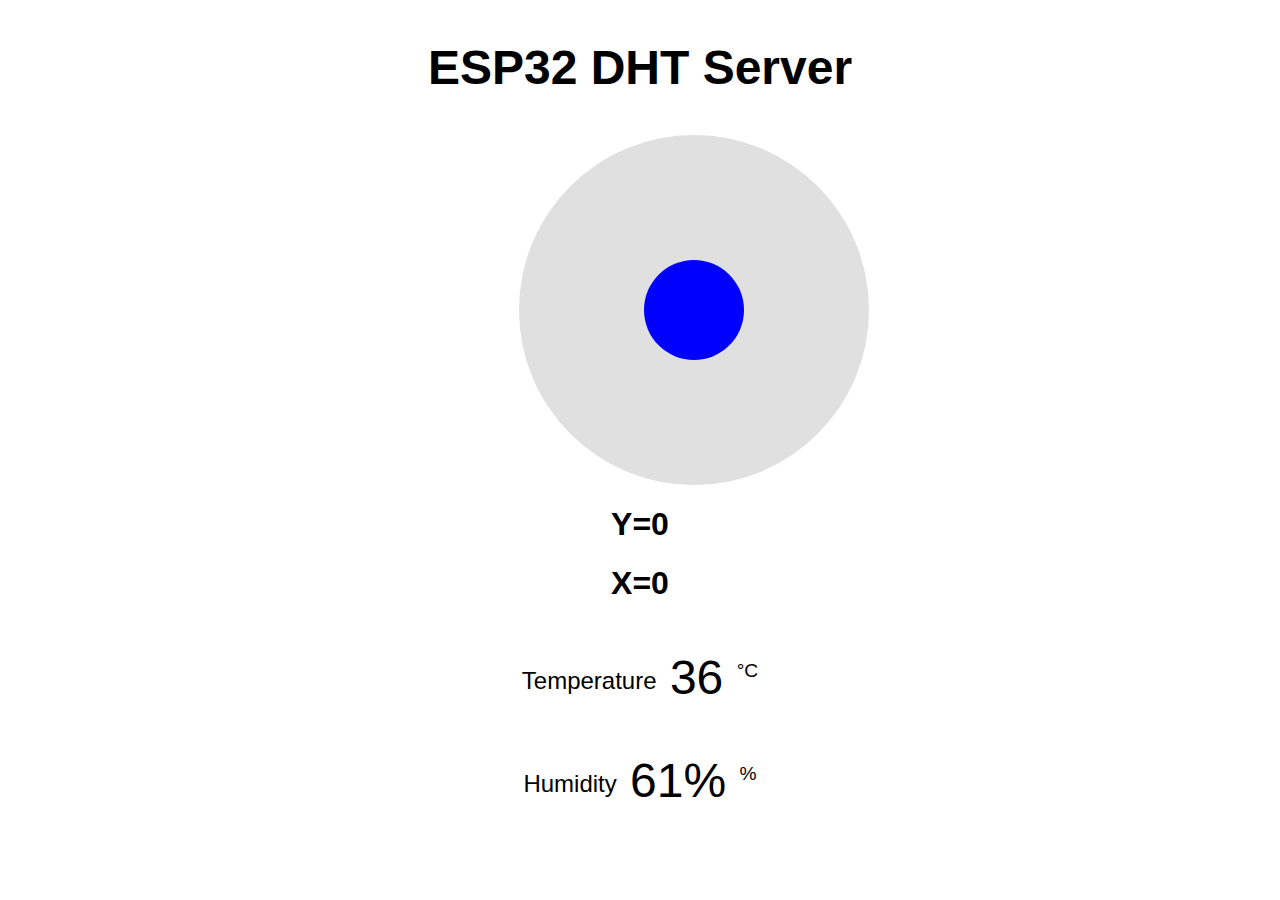
==== information.html @ 095f33d4 "addind modifications , site can receive information" ====
<!DOCTYPE HTML><html>
<head>
  <meta name="viewport" content="width=device-width, initial-scale=1">
  <script src="script.js"></script>
  <link rel="stylesheet" href="style.css">
  
</head>
<body>

  <h2>ESP32 DHT Server</h2>

  <div id="slider" onclick="showCordinates(event)" class="slider">
    <div class="thumb" id="thumb"></div>
  </div>
  <h1 id="changeOnclick">Y=0</h1>
  <h1 id="changeOnRight">X=0</h1>

  <p>
    <i class="fas fa-thermometer-half" style="color:#059e8a;"></i> 
    <span class="dht-labels">Temperature</span> 
    <span id="temperature">36</span>
    <sup class="units">&deg;C</sup>
  </p>
  <p>
    <i class="fas fa-tint" style="color:#00add6;"></i> 
    <span class="dht-labels">Humidity</span>
    <span id="humidity">61%</span>
    <sup class="units">%</sup>
  </p>

</body>


<script>
    let center=125
    let thumb = slider.querySelector('.thumb');
    let ok=0;
    thumb.style.left=center+"px";
    thumb.style.top=center+"px";
    thumb.onmousedown = function(event) {
        ok=1;
      event.preventDefault(); // prevent selection start (browser action)
      let shiftY = event.clientY - thumb.getBoundingClientRect().top;
      let shiftX= event.clientX - thumb.getBoundingClientRect().left;
      // shiftY not needed, the thumb moves only horizontally
      document.addEventListener('mousemove', onMouseMove);
      document.addEventListener('mouseup', onMouseUp);
      document.addEventListener('mousemove', onMouseMove);
      document.addEventListener('mouseleft', onMouseLeft);
    
      function onMouseMove(event) {
        let newLeft = event.clientY - shiftY - slider.getBoundingClientRect().top;
        let newTop=event.clientX-shiftX-slider.getBoundingClientRect().left;
    
        // the pointer is out of slider => lock the thumb within the bounaries
        if (newLeft < 0) {
          newLeft = 0;
        }
        if (newTop < 0) {
          newTop = 0;
        }
        let rightEdge = slider.offsetHeight - thumb.offsetHeight;
        let topEdge = slider.offsetWidth - thumb.offsetWidth;
        if (newLeft > rightEdge) {
          newLeft = rightEdge;
        }
        if (newTop > topEdge) {
          newTop=topEdge;
        }
    
        thumb.style.top =  newLeft + 'px';
        thumb.style.left = newTop + 'px';
        if(newLeft>=center){
            newLeft-=center;
        }else{
            newLeft-=center;
        }
        newLeft=-newLeft
        if(newTop>=center){
            newTop-=center;
        }else{
            newTop-=center;
        }
        var h1=document.getElementById("changeOnclick");
        h1.innerHTML="Y="+newLeft;
        var h11=document.getElementById("changeOnRight");
        h11.innerHTML="X="+newTop;
      }
      function onMouseUp() {
        document.removeEventListener('mouseup', onMouseUp);
        document.removeEventListener('mousemove', onMouseMove);   
        thumb.style.left=center+"px";
        thumb.style.top=center+"px";
        var h1=document.getElementById("changeOnclick");
        h1.innerHTML="Y="+0;
        var h11=document.getElementById("changeOnRight");
        h11.innerHTML="X="+0;
      }
      function onMouseLeft() {
        document.removeEventListener('mouseup', onMouseLeft);
        document.removeEventListener('mousemove', onMouseMove);
        thumb.style.left=center+"px";
        thumb.style.top=center+"px";
        var h1=document.getElementById("changeOnclick");
        h1.innerHTML=0;
        var h11=document.getElementById("changeOnRight");
        h11.innerHTML=0;
      }
    
    };
    
    
    thumb.ondragstart = function() {
      return false;
    };
        // function showCordinates(event){
        //     if(ok==0){
        //     var mouseCor=event.clientY;
        //     if(mouseCor>100){
        //         mouseCor=100;
        //     }
        //     var button= document.getElementById("thumb");
        //         if(mouseCor>20){
        //         button.style.top=mouseCor-20+"px";
        //         }else{
        //             button.style.top="0";
        //         }
        //     var h1=document.getElementById("changeOnclick");
        //     h1.innerHTML=mouseCor+"";
        //     }
        //     ok=0
        // }
</script>

</html>
---- style.css ----
div{
    position: absolute;
    left: 40%;
}
html {
    font-family: Arial;
    display: inline-block;
    margin: 0px auto;
    text-align: center;
   }
   h2 { font-size: 3.0rem; }
   p { font-size: 3.0rem; }
   .units { font-size: 1.2rem; }
   .dht-labels{
     font-size: 1.5rem;
     vertical-align:middle;
     padding-bottom: 15px;
   }
.slider {
    border-radius: 50%;
    background: #E0E0E0;
    background: linear-gradient(left top, #E0E0E0, #EEEEEE);
    width: 350px;
    height: 350px;
    margin: 5px;
    position: relative;
    text-align: center;
    justify-content: center;
  }
  
  .thumb {
    width: 100px;
    height: 100px;
    border-radius: 50%;
    position: relative;
    background: blue;
    cursor: grab;
  }
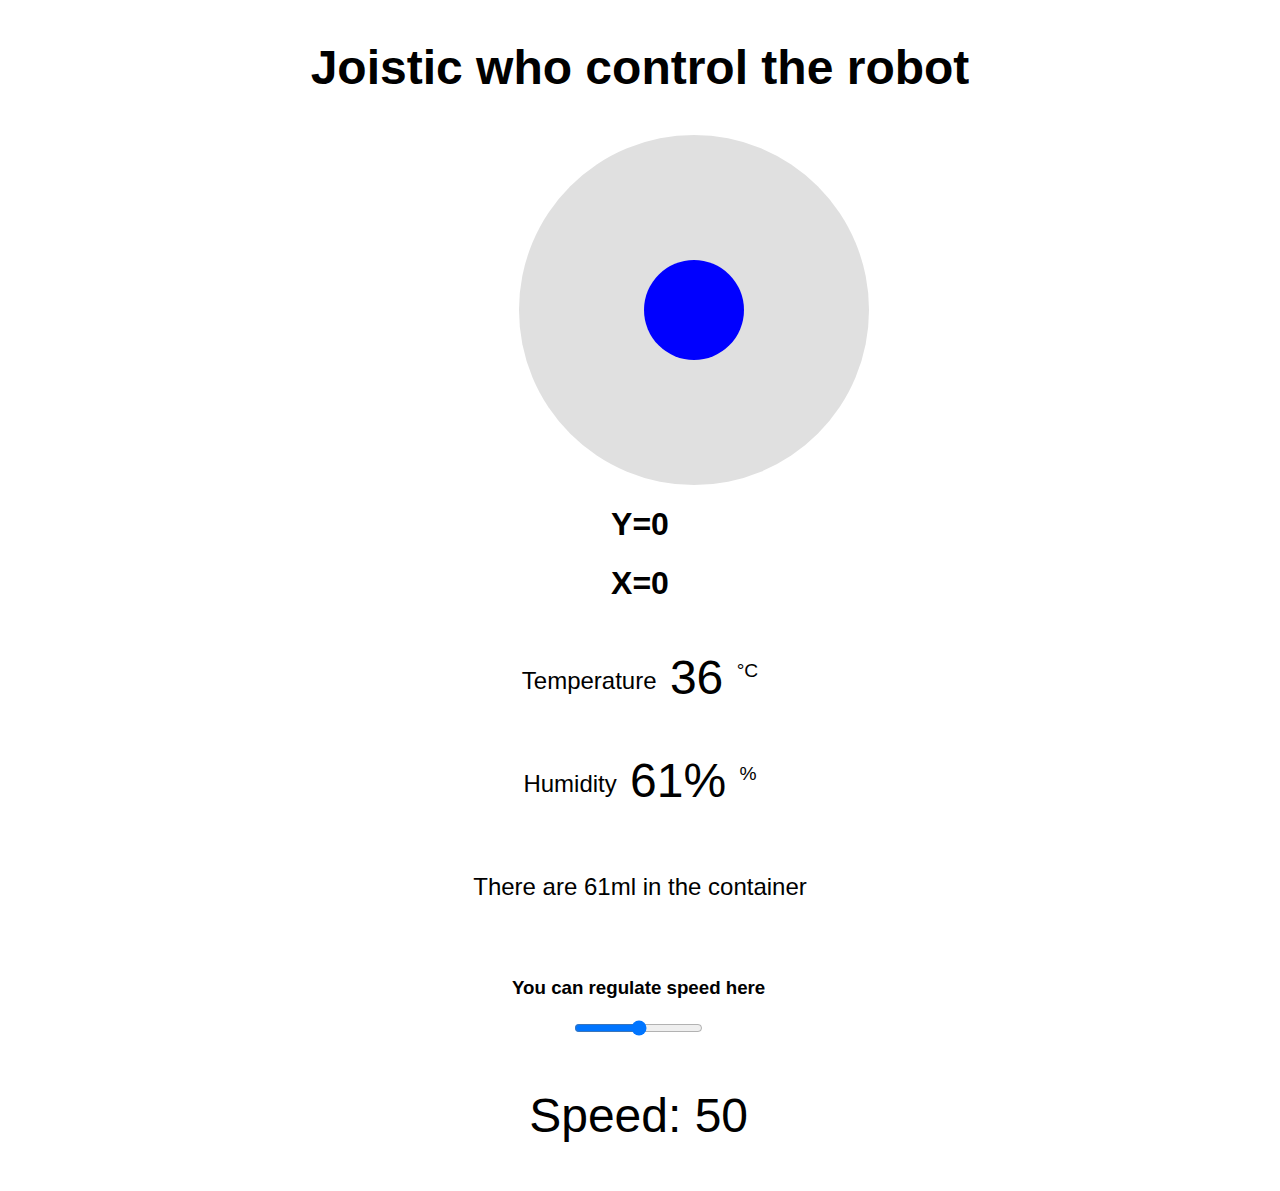
==== commit 869983a5: "final site vision" ====
--- a/information.html
+++ b/information.html
@@ -7,7 +7,7 @@
 </head>
 <body>
 
-  <h2>ESP32 DHT Server</h2>
+  <h2>Joistic who control the robot</h2>
 
   <div id="slider" onclick="showCordinates(event)" class="slider">
     <div class="thumb" id="thumb"></div>
@@ -27,11 +27,36 @@
     <span id="humidity">61%</span>
     <sup class="units">%</sup>
   </p>
-
+  <p>
+ 
+    <span class="dht-labels">There are  <span id="quant"> 61</span>ml in the container</span>
+  
+    
+  </p>
+  <div class="slidecontainer">
+    <h3>You can regulate speed here</h3>
+    <input type="range" min="0" max="100" value="50" class="slider2" id="myRange">
+    <p>Speed: <span id="demo"></span></p>
+    <p id="test"></p>
+  </div>
+ 
 </body>
 
 
 <script>
+
+    ///////////slider2
+    var slider2 = document.getElementById("myRange");
+var output = document.getElementById("demo");
+output.innerHTML = slider2.value;
+
+slider2.oninput = function() {
+  output.innerHTML = this.value;
+  
+}
+
+/////////
+
     let center=125
     let thumb = slider.querySelector('.thumb');
     let ok=0;
